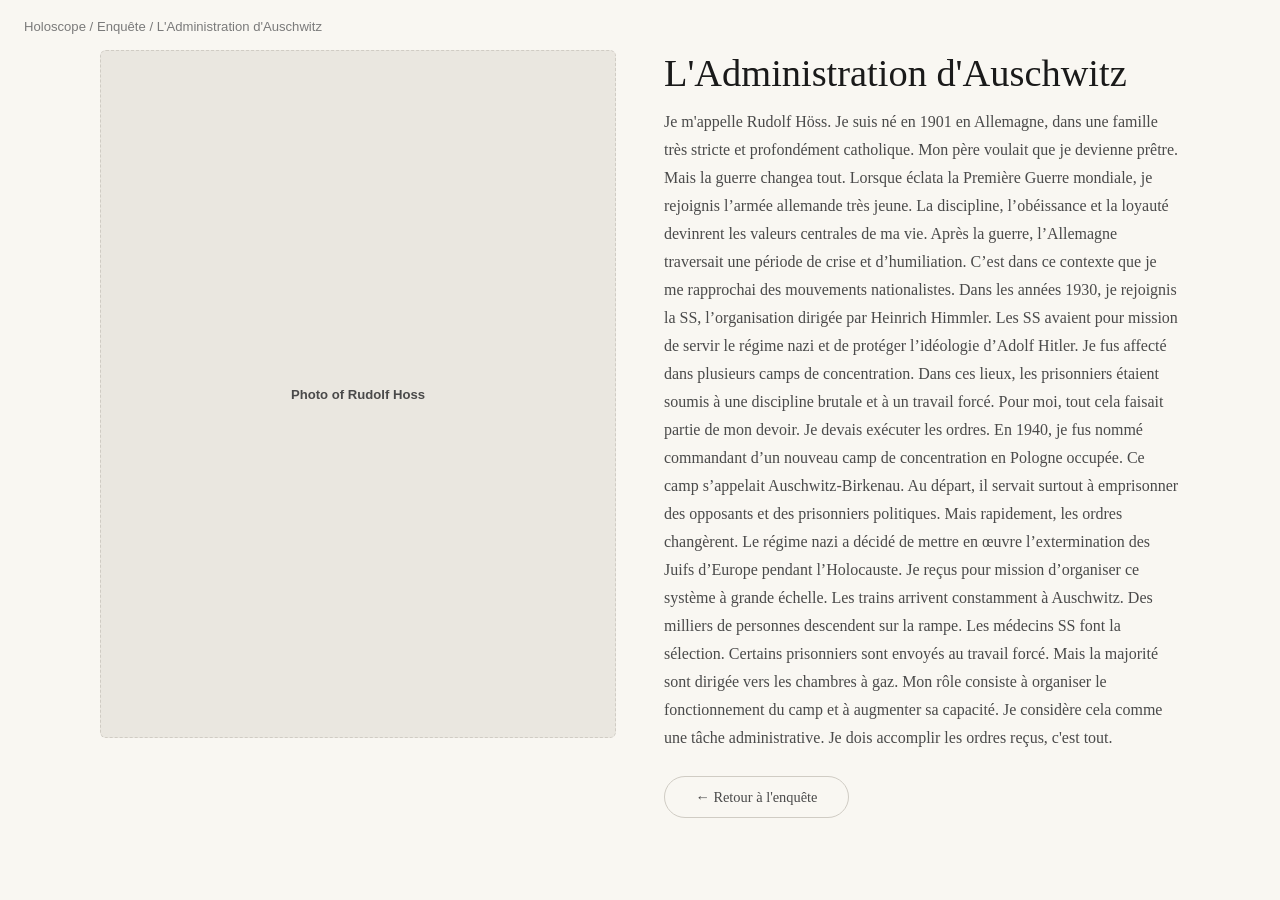
==== administration.html @ 6f9a4d80 "WHAT WHY" ====
<!DOCTYPE html>
<html lang="en">
<head>
  <meta charset="UTF-8">
  <meta name="viewport" content="width=device-width, initial-scale=1.0">
  <title>L'Administration d'Auschwitz — Holoscope</title>
  <link rel="stylesheet" href="style.css">
</head>
<body>
  <nav class="breadcrumb"><a href="index.html">Holoscope</a> / <a href="investigate.html">Enquête</a> / L'Administration d'Auschwitz</nav>
  
  <main class="page">
    <div class="two-col">
      <div>
        <div class="photo-ph">
          <strong>Photo of Rudolf Hoss</strong>
        </div>
      </div>
      <div>
        <h2>L'Administration d'Auschwitz</h2>
        <p>
          Je m'appelle Rudolf Höss.
          Je suis né en 1901 en Allemagne, dans une famille très stricte et profondément catholique.
          Mon père voulait que je devienne prêtre.
          Mais la guerre changea tout.
          Lorsque éclata la Première Guerre mondiale, je rejoignis l’armée allemande très jeune.
          La discipline, l’obéissance et la loyauté devinrent les valeurs centrales de ma vie.
          Après la guerre, l’Allemagne traversait une période de crise et d’humiliation.
          C’est dans ce contexte que je me rapprochai des mouvements nationalistes.
          
          Dans les années 1930, je rejoignis la SS, l’organisation dirigée par Heinrich Himmler.
          Les SS avaient pour mission de servir le régime nazi et de protéger l’idéologie d’Adolf Hitler.
          Je fus affecté dans plusieurs camps de concentration.
          Dans ces lieux, les prisonniers étaient soumis à une discipline brutale et à un travail forcé.
          Pour moi, tout cela faisait partie de mon devoir.
          Je devais exécuter les ordres.
          
          En 1940, je fus nommé commandant d’un nouveau camp de concentration en Pologne occupée.
          Ce camp s’appelait Auschwitz-Birkenau.
          Au départ, il servait surtout à emprisonner des opposants et des prisonniers politiques.
          Mais rapidement, les ordres changèrent.
          Le régime nazi a décidé de mettre en œuvre l’extermination des Juifs d’Europe pendant l’Holocauste.
          Je reçus pour mission d’organiser ce système à grande échelle.
          
          Les trains arrivent constamment à Auschwitz.
          Des milliers de personnes descendent sur la rampe.
          Les médecins SS font la sélection.
          Certains prisonniers sont envoyés au travail forcé.
          Mais la majorité sont dirigée vers les chambres à gaz.
          Mon rôle consiste à organiser le fonctionnement du camp et à augmenter sa capacité.
          Je considère cela comme une tâche administrative.
          Je dois accomplir les ordres reçus, c'est tout.
          </p>
        <a href="investigate.html" class="btn btn-back" style="margin-top:1.5rem">← Retour à l'enquête</a>
      </div>
    </div>
  </main>
</body>
</html>
---- style.css ----
/* ============================================
   Hologram — Interactive Memories of the Holocaust
   style.css  (shared across all pages)
   ============================================ */

*, *::before, *::after { box-sizing: border-box; margin: 0; padding: 0; }

:root {
  --bg:     #f9f7f2;
  --dark:   #1a1a1a;
  --mid:    #4a4a4a;
  --light:  #7a7a7a;
  --border: #d0ccc4;
  --accent: #8b2b2b;
  --btn:    #eeece6;
  --btn-h:  #e0ddd5;
  --serif:  'Georgia', 'Times New Roman', serif;
  --sans:   'Helvetica Neue', Arial, sans-serif;
}

html { background: var(--bg); color: var(--dark); font-family: var(--serif); }
body { min-height: 100vh; display: flex; flex-direction: column; }

.page {
  flex: 1;
  display: flex;
  flex-direction: column;
  align-items: center;
  justify-content: center;
  padding: 3rem 2rem 5rem;
  min-height: 100vh;
}

.centered {
  text-align: center;
  display: flex;
  flex-direction: column;
  align-items: center;
  gap: 1.5rem;
  max-width: 700px;
  width: 100%;
}

.two-col {
  display: grid;
  grid-template-columns: 1fr 1fr;
  gap: 3rem;
  align-items: start;
  max-width: 1080px;
  width: 100%;
}

.content-wide {
  max-width: 1080px;
  width: 100%;
}

h1 {
  font-size: clamp(2.4rem, 5.5vw, 4.2rem);
  font-weight: 400;
  letter-spacing: -0.02em;
  line-height: 1.1;
}

h2 {
  font-size: clamp(1.5rem, 3vw, 2.4rem);
  font-weight: 400;
  line-height: 1.2;
  margin-bottom: 0.75rem;
}

h3 {
  font-size: 1.05rem;
  font-weight: 600;
  margin: 0.75rem 0 0.35rem;
  font-family: var(--sans);
}

p {
  font-size: 1rem;
  line-height: 1.75;
  color: var(--mid);
}

.subtitle {
  font-size: clamp(1rem, 2.2vw, 1.35rem);
  color: var(--light);
  font-style: italic;
}

.ghost {
  color: var(--light);
  font-style: italic;
  font-size: 1rem;
  line-height: 1.75;
}

.btn {
  display: inline-block;
  padding: 0.7rem 1.9rem;
  background: var(--btn);
  color: var(--dark);
  border: 1.5px solid var(--border);
  border-radius: 9999px;
  font-family: var(--serif);
  font-size: 1rem;
  text-decoration: none;
  transition: background 0.15s;
}
.btn:hover { background: var(--btn-h); }

.btn-muted {
  background: transparent;
  border-color: var(--light);
  color: var(--light);
}
.btn-muted:hover { background: #f0ede6; }

.btn-back {
  background: transparent;
  border-color: var(--border);
  color: var(--mid);
  font-size: 0.9rem;
}
.btn-back:hover { background: #f0ede6; }

.photo-ph {
  display: flex;
  flex-direction: column;
  align-items: center;
  justify-content: center;
  gap: 0.35rem;
  background: #eae7e0;
  border: 1.5px dashed var(--border);
  border-radius: 6px;
  width: 100%;
  aspect-ratio: 3 / 4;
  color: var(--light);
  font-size: 0.82rem;
  font-family: var(--sans);
  text-align: center;
  padding: 1rem;
}
.photo-ph.wide { aspect-ratio: 16 / 7; max-height: 300px; }

.gates {
  width: 100%;
  display: block;
  border-radius: 12px;
  -webkit-mask-image: radial-gradient(ellipse 90% 90% at 50% 50%, black 55%, transparent 100%);
  mask-image: radial-gradient(ellipse 90% 90% at 50% 50%, black 55%, transparent 100%);
}

.portrait {
  width: 100%;
  display: block;
  border-radius: 12px;
  -webkit-mask-image: radial-gradient(ellipse 85% 85% at 50% 50%, black 55%, transparent 100%);
  mask-image: radial-gradient(ellipse 85% 85% at 50% 50%, black 55%, transparent 100%);
}
.photo-ph.sq   { aspect-ratio: 4 / 3; }
.photo-ph strong { color: var(--mid); font-weight: 600; }
.photo-ph em     { font-size: 0.73rem; }

.location-img {
  width: 100%;
  aspect-ratio: 4 / 3;
  object-fit: cover;
  display: block;
  border-radius: 6px;
  -webkit-mask-image: radial-gradient(ellipse 90% 90% at 50% 50%, black 55%, transparent 100%);
  mask-image: radial-gradient(ellipse 90% 90% at 50% 50%, black 55%, transparent 100%);
}

.location-grid {
  display: grid;
  grid-template-columns: repeat(3, 1fr);
  gap: 1.4rem;
  margin: 1.5rem 0;
}

.location-card {
  border: 1.5px solid var(--border);
  border-radius: 8px;
  padding: 1rem;
  background: #fff;
  text-decoration: none;
  color: var(--dark);
  display: block;
  transition: box-shadow 0.15s, transform 0.15s;
}
.location-card:hover {
  box-shadow: 0 6px 20px rgba(0,0,0,0.08);
  transform: translateY(-3px);
}
.location-card p { font-size: 0.85rem; color: var(--light); font-family: var(--sans); }

.source-links { list-style: none; margin: 0.75rem 0 1rem; }
.source-links li { padding: 0.28rem 0; font-family: var(--sans); font-size: 0.95rem; color: var(--mid); }
.source-links li::before { content: "\2014  "; color: var(--light); }
.source-links a { color: var(--accent); }

.breadcrumb {
  position: fixed;
  top: 1.2rem;
  left: 1.5rem;
  font-family: var(--sans);
  font-size: 0.82rem;
  color: var(--light);
}
.breadcrumb a { color: var(--light); text-decoration: none; }
.breadcrumb a:hover { text-decoration: underline; }

@media (max-width: 720px) {
  .two-col { grid-template-columns: 1fr; }
  .location-grid { grid-template-columns: 1fr; }
  .photo-ph.wide { aspect-ratio: 4 / 3; }
  .page { padding: 2rem 1rem 4rem; }
}
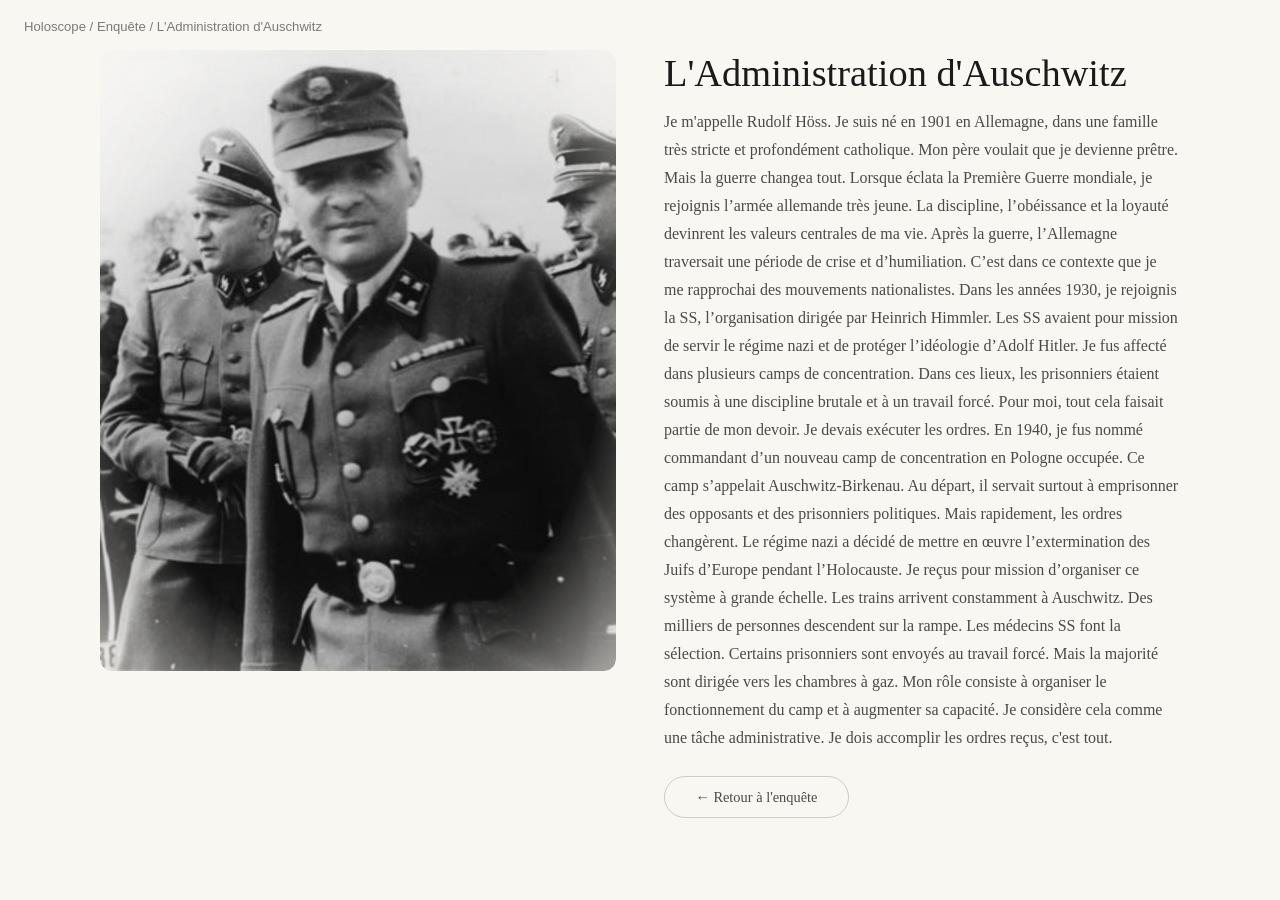
==== commit 18201cca: "Add more images" ====
--- a/administration.html
+++ b/administration.html
@@ -12,9 +12,7 @@
   <main class="page">
     <div class="two-col">
       <div>
-        <div class="photo-ph">
-          <strong>Photo of Rudolf Hoss</strong>
-        </div>
+        <img src="hoss.jpg" alt="Rudolf Höss" class="portrait">
       </div>
       <div>
         <h2>L'Administration d'Auschwitz</h2>
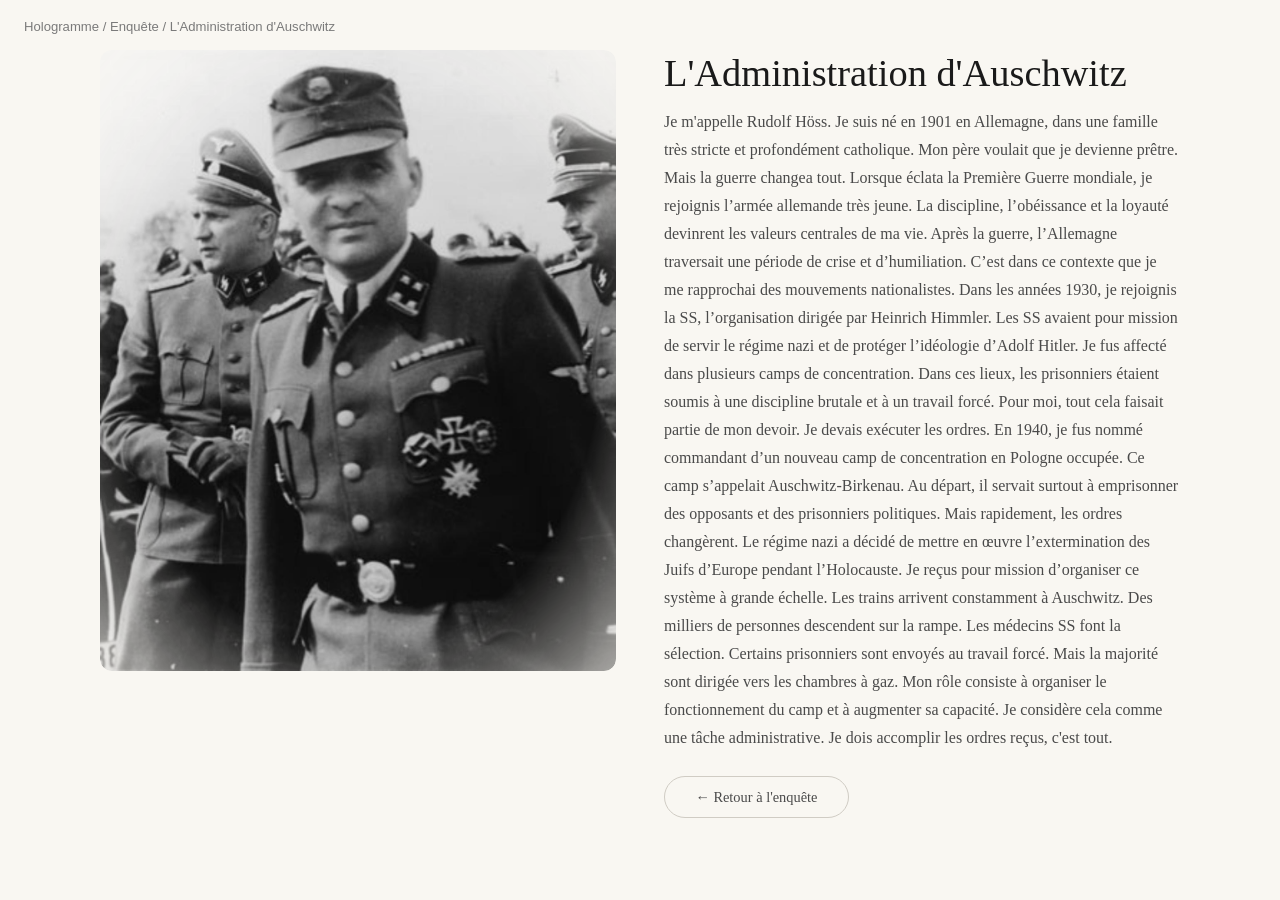
==== commit ae3a5b39: "hologramme replace" ====
--- a/administration.html
+++ b/administration.html
@@ -3,11 +3,11 @@
 <head>
   <meta charset="UTF-8">
   <meta name="viewport" content="width=device-width, initial-scale=1.0">
-  <title>L'Administration d'Auschwitz — Holoscope</title>
+  <title>L'Administration d'Auschwitz — Hologramme</title>
   <link rel="stylesheet" href="style.css">
 </head>
 <body>
-  <nav class="breadcrumb"><a href="index.html">Holoscope</a> / <a href="investigate.html">Enquête</a> / L'Administration d'Auschwitz</nav>
+  <nav class="breadcrumb"><a href="index.html">Hologramme</a> / <a href="investigate.html">Enquête</a> / L'Administration d'Auschwitz</nav>
   
   <main class="page">
     <div class="two-col">
